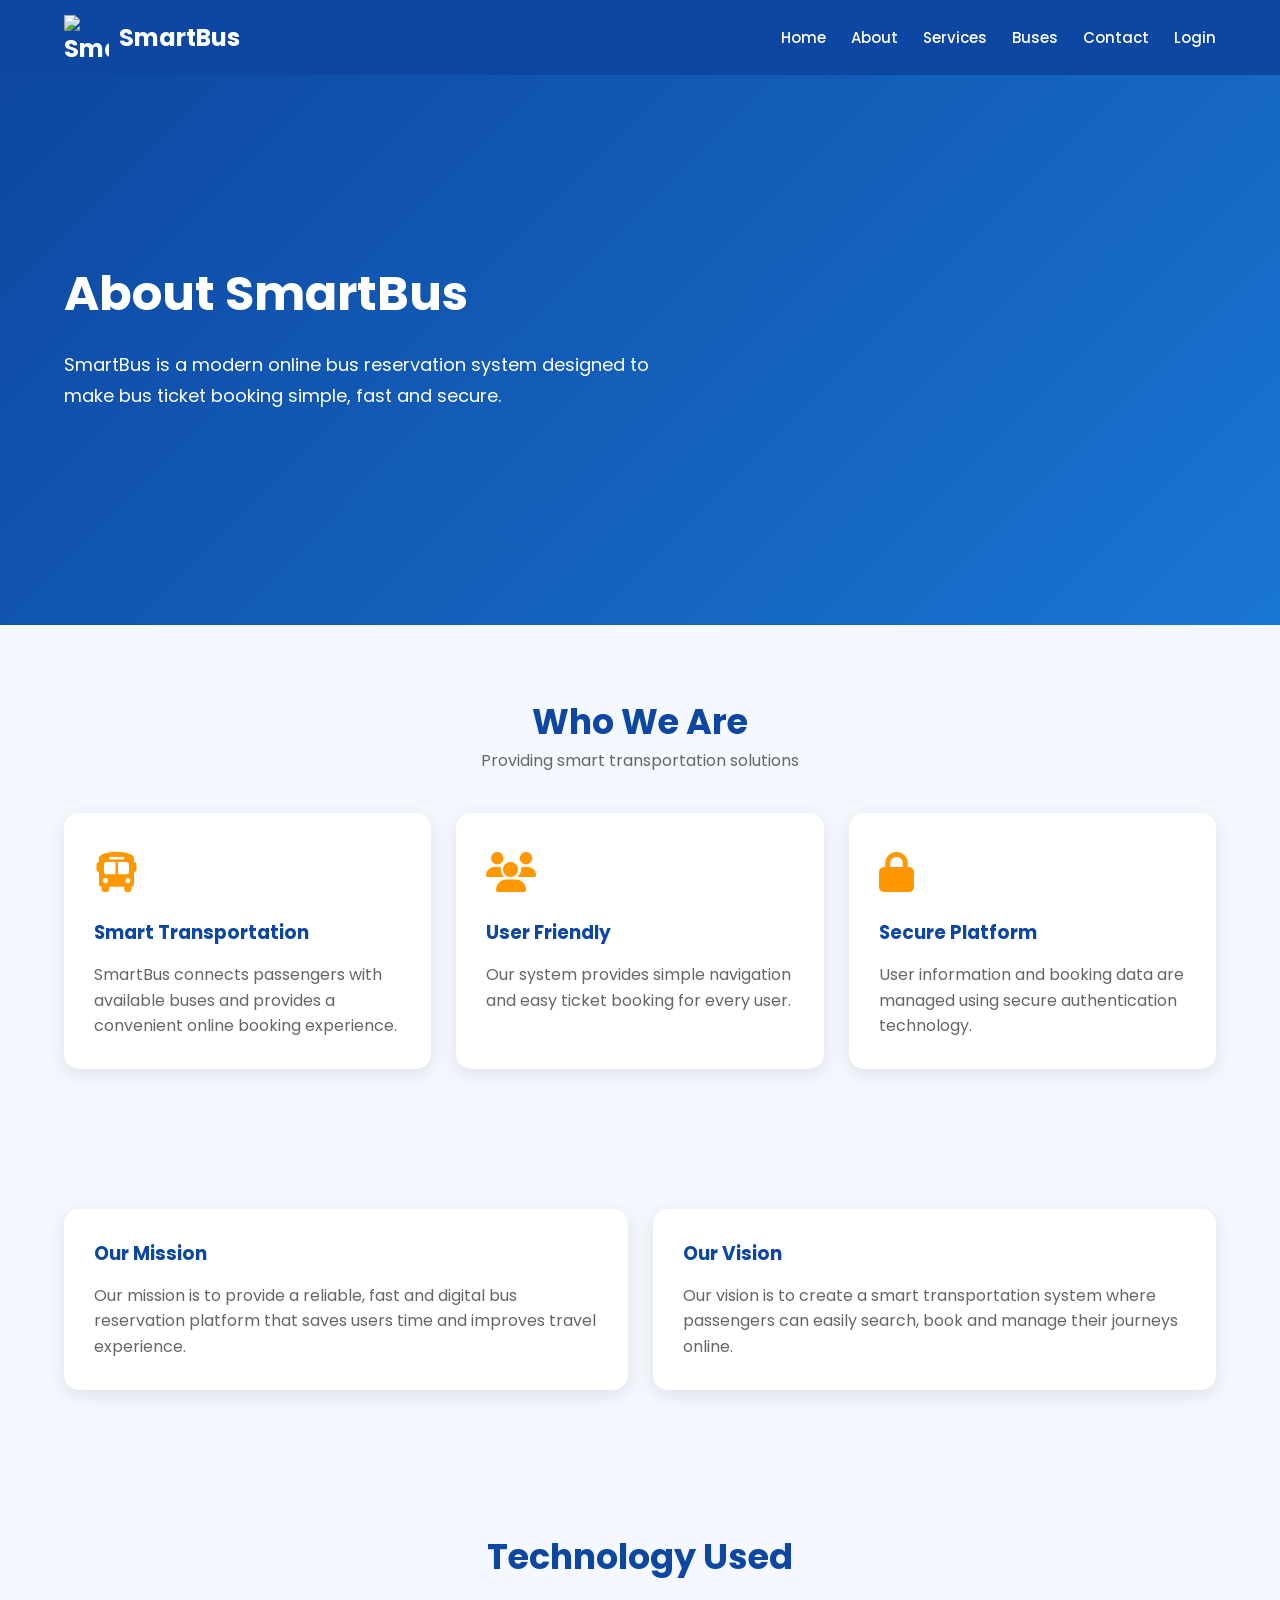
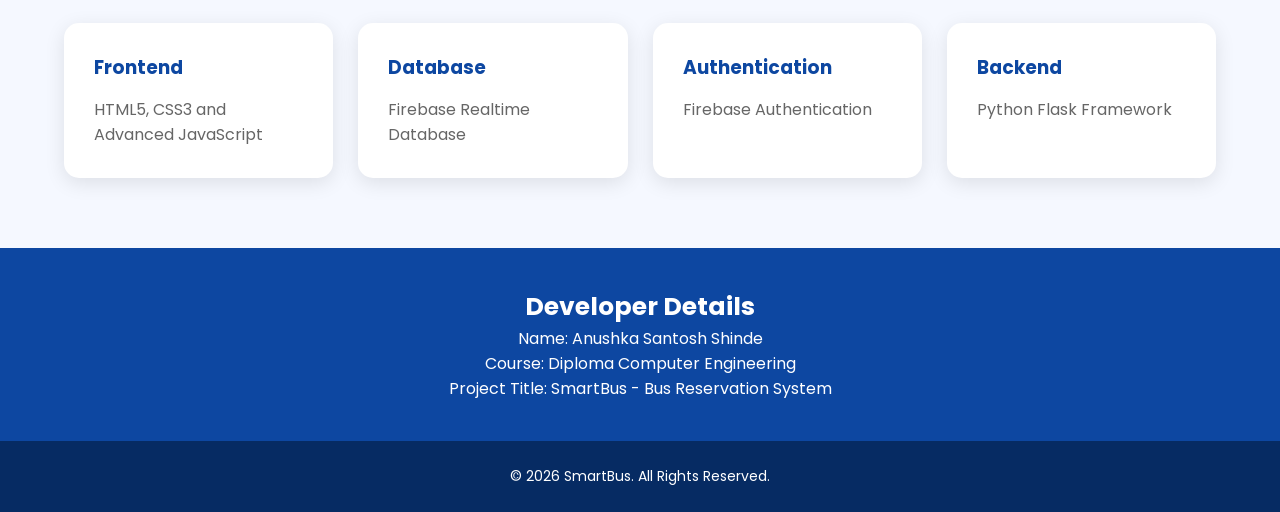
==== about.html @ fe09fccc "Add files via upload" ====
<!DOCTYPE html>
<html lang="en">

<head>

<meta charset="UTF-8">
<meta name="viewport" content="width=device-width, initial-scale=1.0">

<title>About Us | SmartBus</title>


<!-- CSS -->
<link rel="stylesheet" href="css/style.css">
<link rel="stylesheet" href="css/responsive.css">


<!-- Icons -->
<link rel="stylesheet"
href="https://cdnjs.cloudflare.com/ajax/libs/font-awesome/6.5.1/css/all.min.css">


</head>


<body>


<!-- =========================
     Navbar
========================= -->

<header class="navbar">

<div class="nav-container">


<a href="index.html" class="logo">

<img src="images/logo.png" alt="SmartBus Logo">

SmartBus

</a>



<nav>

<ul class="nav-menu">


<li>
<a href="index.html">Home</a>
</li>


<li>
<a href="about.html">About</a>
</li>


<li>
<a href="services.html">Services</a>
</li>


<li>
<a href="buses.html">Buses</a>
</li>


<li>
<a href="contact.html">Contact</a>
</li>


<li>
<a href="login.html">Login</a>
</li>


</ul>

</nav>


</div>

</header>





<!-- =========================
     About Hero
========================= -->


<section class="hero">


<div class="container">


<div class="hero-content">


<h1>
About SmartBus
</h1>


<p>
SmartBus is a modern online bus reservation system
designed to make bus ticket booking simple, fast and secure.
</p>


</div>


</div>


</section>







<!-- =========================
     About Section
========================= -->


<section class="section">


<div class="container">


<div class="section-title">


<h2>
Who We Are
</h2>


<p>
Providing smart transportation solutions
</p>


</div>




<div class="card-container">



<div class="card">


<div class="service-icon">

<i class="fa-solid fa-bus"></i>

</div>


<h3>
Smart Transportation
</h3>


<p>
SmartBus connects passengers with available buses
and provides a convenient online booking experience.
</p>


</div>





<div class="card">


<div class="service-icon">

<i class="fa-solid fa-users"></i>

</div>


<h3>
User Friendly
</h3>


<p>
Our system provides simple navigation and easy
ticket booking for every user.
</p>


</div>





<div class="card">


<div class="service-icon">

<i class="fa-solid fa-lock"></i>

</div>


<h3>
Secure Platform
</h3>


<p>
User information and booking data are managed
using secure authentication technology.
</p>


</div>



</div>


</div>


</section>








<!-- =========================
     Mission & Vision
========================= -->


<section class="section">


<div class="container">


<div class="card-container">



<div class="card">


<h3>
Our Mission
</h3>


<p>
Our mission is to provide a reliable,
fast and digital bus reservation platform
that saves users time and improves travel experience.
</p>


</div>





<div class="card">


<h3>
Our Vision
</h3>


<p>
Our vision is to create a smart transportation
system where passengers can easily search,
book and manage their journeys online.
</p>


</div>



</div>


</div>


</section>








<!-- =========================
     Technology Section
========================= -->


<section class="section">


<div class="container">


<div class="section-title">

<h2>
Technology Used
</h2>

</div>



<div class="card-container">



<div class="card">

<h3>
Frontend
</h3>

<p>
HTML5, CSS3 and Advanced JavaScript
</p>

</div>




<div class="card">

<h3>
Database
</h3>

<p>
Firebase Realtime Database
</p>

</div>




<div class="card">

<h3>
Authentication
</h3>

<p>
Firebase Authentication
</p>

</div>




<div class="card">

<h3>
Backend
</h3>

<p>
Python Flask Framework
</p>

</div>



</div>


</div>


</section>







<!-- =========================
     Developer Details
========================= -->


<section class="developer">


<h3>
Developer Details
</h3>


<p>
Name: Anushka Santosh Shinde
</p>


<p>
Course: Diploma Computer Engineering
</p>


<p>
Project Title:
SmartBus - Bus Reservation System
</p>


</section>








<!-- =========================
     Footer
========================= -->


<footer class="footer">


<p>
© 2026 SmartBus. All Rights Reserved.
</p>


</footer>



</body>

</html>
---- css/style.css ----
/* =====================================
   SmartBus - Bus Reservation System
   Main CSS File
   ===================================== */


/* Google Font */
@import url('https://fonts.googleapis.com/css2?family=Poppins:wght@300;400;500;600;700&display=swap');


/* ==============================
   Global CSS
   ============================== */

*{
    margin:0;
    padding:0;
    box-sizing:border-box;
    font-family:'Poppins', sans-serif;
}

html{
    scroll-behavior:smooth;
}

body{
    background:#f5f8ff;
    color:#333;
}

a{
    text-decoration:none;
    color:inherit;
}

ul{
    list-style:none;
}

img{
    max-width:100%;
}


/* ==============================
   Common Container
   ============================== */

.container{
    width:90%;
    max-width:1200px;
    margin:auto;
}


/* ==============================
   Navbar
   ============================== */

.navbar{

    width:100%;
    background:#0d47a1;
    padding:15px 0;
    position:sticky;
    top:0;
    z-index:1000;
}


.nav-container{

    width:90%;
    margin:auto;
    display:flex;
    align-items:center;
    justify-content:space-between;
}


/* Logo */

.logo{

    display:flex;
    align-items:center;
    gap:10px;
    color:white;
    font-size:24px;
    font-weight:700;
}


.logo img{

    width:45px;
    height:45px;
    object-fit:contain;
}


/* Menu */

.nav-menu{

    display:flex;
    gap:25px;
}


.nav-menu a{

    color:white;
    font-size:15px;
    font-weight:500;
    transition:0.3s;
}


.nav-menu a:hover{

    color:#ffd54f;
}



/* ==============================
   Buttons
   ============================== */

.btn{

    display:inline-block;
    padding:12px 25px;
    background:#ff9800;
    color:white;
    border-radius:30px;
    font-weight:600;
    transition:0.3s;
    border:none;
    cursor:pointer;
}


.btn:hover{

    background:#e68900;
    transform:translateY(-3px);
}



.btn-primary{

    background:#0d47a1;
}


.btn-primary:hover{

    background:#08306b;
}



/* ==============================
   Hero Section
   ============================== */


.hero{

    min-height:550px;
    display:flex;
    align-items:center;
    background:linear-gradient(
        135deg,
        #0d47a1,
        #1976d2
    );
    color:white;
}


.hero-content{

    width:600px;
}


.hero h1{

    font-size:48px;
    margin-bottom:20px;
}


.hero p{

    font-size:18px;
    margin-bottom:30px;
    line-height:1.7;
}



/* ==============================
   Section Common
   ============================== */


.section{

    padding:70px 0;
}


.section-title{

    text-align:center;
    margin-bottom:40px;
}


.section-title h2{

    font-size:35px;
    color:#0d47a1;
}


.section-title p{

    color:#666;
}



/* ==============================
   Cards
   ============================== */


.card-container{

    display:grid;
    grid-template-columns:
    repeat(auto-fit,minmax(250px,1fr));

    gap:25px;
}


.card{

    background:white;
    padding:30px;
    border-radius:15px;
    box-shadow:0 5px 20px rgba(0,0,0,0.1);
    transition:0.3s;
}


.card:hover{

    transform:translateY(-8px);
}


.card h3{

    color:#0d47a1;
    margin-bottom:15px;
}


.card p{

    color:#666;
    line-height:1.6;
}



/* ==============================
   Services
   ============================== */


.service-icon{

    font-size:40px;
    color:#ff9800;
    margin-bottom:15px;
}



/* ==============================
   Bus Cards
   ============================== */


.bus-card{

    background:white;
    border-radius:15px;
    padding:25px;
    box-shadow:0 5px 20px rgba(0,0,0,0.1);
}


.bus-card h3{

    color:#0d47a1;
}


.bus-info{

    margin:15px 0;
}


.bus-info span{

    display:block;
    margin:8px 0;
}



/* ==============================
   Forms
   ============================== */


.form-box{

    width:450px;
    max-width:100%;
    background:white;
    padding:35px;
    margin:auto;
    border-radius:15px;
    box-shadow:0 5px 20px rgba(0,0,0,0.1);
}


.form-box h2{

    text-align:center;
    margin-bottom:25px;
    color:#0d47a1;
}



.form-group{

    margin-bottom:20px;
}


.form-group label{

    display:block;
    margin-bottom:8px;
    font-weight:500;
}


.form-group input,
.form-group select,
.form-group textarea{


    width:100%;
    padding:12px;

    border:1px solid #ddd;
    border-radius:8px;

    outline:none;
}


.form-group input:focus,
.form-group textarea:focus{

    border-color:#0d47a1;
}



/* ==============================
   Booking Section
   ============================== */

   .seat-container{
    display:grid;
    grid-template-columns:repeat(4,60px);
    gap:15px;
    justify-content:center;
    margin-top:20px;
}

.seat{
    width:60px;
    height:60px;
    background:#e5e7eb;
    border:2px solid #2196f3;
    border-radius:8px;
    display:flex;
    justify-content:center;
    align-items:center;
    cursor:pointer;
    font-weight:bold;
    transition:.3s;
}

.seat:hover{
    background:#2196f3;
    color:#fff;
}

.seat.selected{
    background:#28a745;
    color:#fff;
}



/* ==============================
   Dashboard
   ============================== */


.dashboard-card{

    background:white;
    padding:25px;
    border-radius:15px;

    box-shadow:0 5px 20px rgba(0,0,0,0.1);

    text-align:center;
}


.dashboard-card h2{

    color:#0d47a1;
}



/* ==============================
   Table
   ============================== */


.table-box{

    overflow-x:auto;
}


table{

    width:100%;
    border-collapse:collapse;
    background:white;
}


table th{

    background:#0d47a1;
    color:white;
    padding:15px;
}


table td{

    padding:12px;
    border-bottom:1px solid #ddd;
}



/* ==============================
   Contact
   ============================== */


.contact-box{

    display:grid;
    grid-template-columns:
    repeat(auto-fit,minmax(250px,1fr));

    gap:30px;
}


.contact-card{

    background:white;
    padding:25px;
    border-radius:15px;
    text-align:center;

}



/* ==============================
   Developer Section
   ============================== */


.developer{

    text-align:center;
    background:#0d47a1;
    color:white;
    padding:40px;
}


.developer h3{

    font-size:25px;
}



/* ==============================
   Footer
   ============================== */


.footer{

    background:#062b63;
    color:white;
    padding:25px 0;
    text-align:center;
}


.footer p{

    font-size:14px;
}



/* ==============================
   Animation
   ============================== */


.fade{

    animation:fade 1s ease;
}


@keyframes fade{

    from{

        opacity:0;
        transform:translateY(20px);

    }

    to{

        opacity:1;
        transform:translateY(0);

    }

}
---- css/responsive.css ----
/* =====================================
   SmartBus - Responsive CSS
   Mobile & Tablet Design
   ===================================== */


/* ==============================
   Tablet Devices
   (Max Width 992px)
   ============================== */


@media(max-width:992px){


    .nav-container{

        flex-direction:column;
        gap:15px;

    }


    .nav-menu{

        flex-wrap:wrap;
        justify-content:center;
        gap:15px;

    }



    .hero{

        text-align:center;
        padding:50px 0;

    }


    .hero-content{

        width:100%;

    }


    .hero h1{

        font-size:38px;

    }


    .section{

        padding:50px 0;

    }


    .card-container{

        grid-template-columns:
        repeat(2,1fr);

    }


}



/* ==============================
   Mobile Devices
   (Max Width 600px)
   ============================== */


@media(max-width:600px){


    .container{

        width:95%;

    }



    /* Navbar */


    .navbar{

        padding:12px 0;

    }


    .logo{

        font-size:20px;

    }


    .logo img{

        width:35px;
        height:35px;

    }



    .nav-menu{

        flex-direction:column;
        align-items:center;
        gap:12px;

    }



    /* Hero */


    .hero{

        min-height:450px;

    }


    .hero h1{

        font-size:30px;

    }


    .hero p{

        font-size:15px;

    }



    /* Buttons */


    .btn{

        padding:10px 20px;

    }



    /* Sections */


    .section-title h2{

        font-size:28px;

    }



    /* Cards */


    .card-container{

        grid-template-columns:1fr;

    }


    .card{

        padding:20px;

    }



    /* Forms */


    .form-box{

        padding:25px;

    }



    .form-box h2{

        font-size:24px;

    }



    /* Booking Seats */


    .seat-container{

        grid-template-columns:
        repeat(3,45px);

        justify-content:center;

    }


    .seat{

        width:45px;
        height:45px;

    }



    /* Dashboard */


    .dashboard-card{

        padding:20px;

    }



    /* Tables */


    table{

        min-width:600px;

    }



    /* Contact */


    .contact-box{

        grid-template-columns:1fr;

    }



    /* Footer */


    .footer p{

        font-size:12px;

    }


}



/* ==============================
   Small Mobile
   (Max Width 400px)
   ============================== */


@media(max-width:400px){


    .hero h1{

        font-size:25px;

    }


    .nav-menu a{

        font-size:14px;

    }


    .seat-container{

        grid-template-columns:
        repeat(2,45px);

    }


}
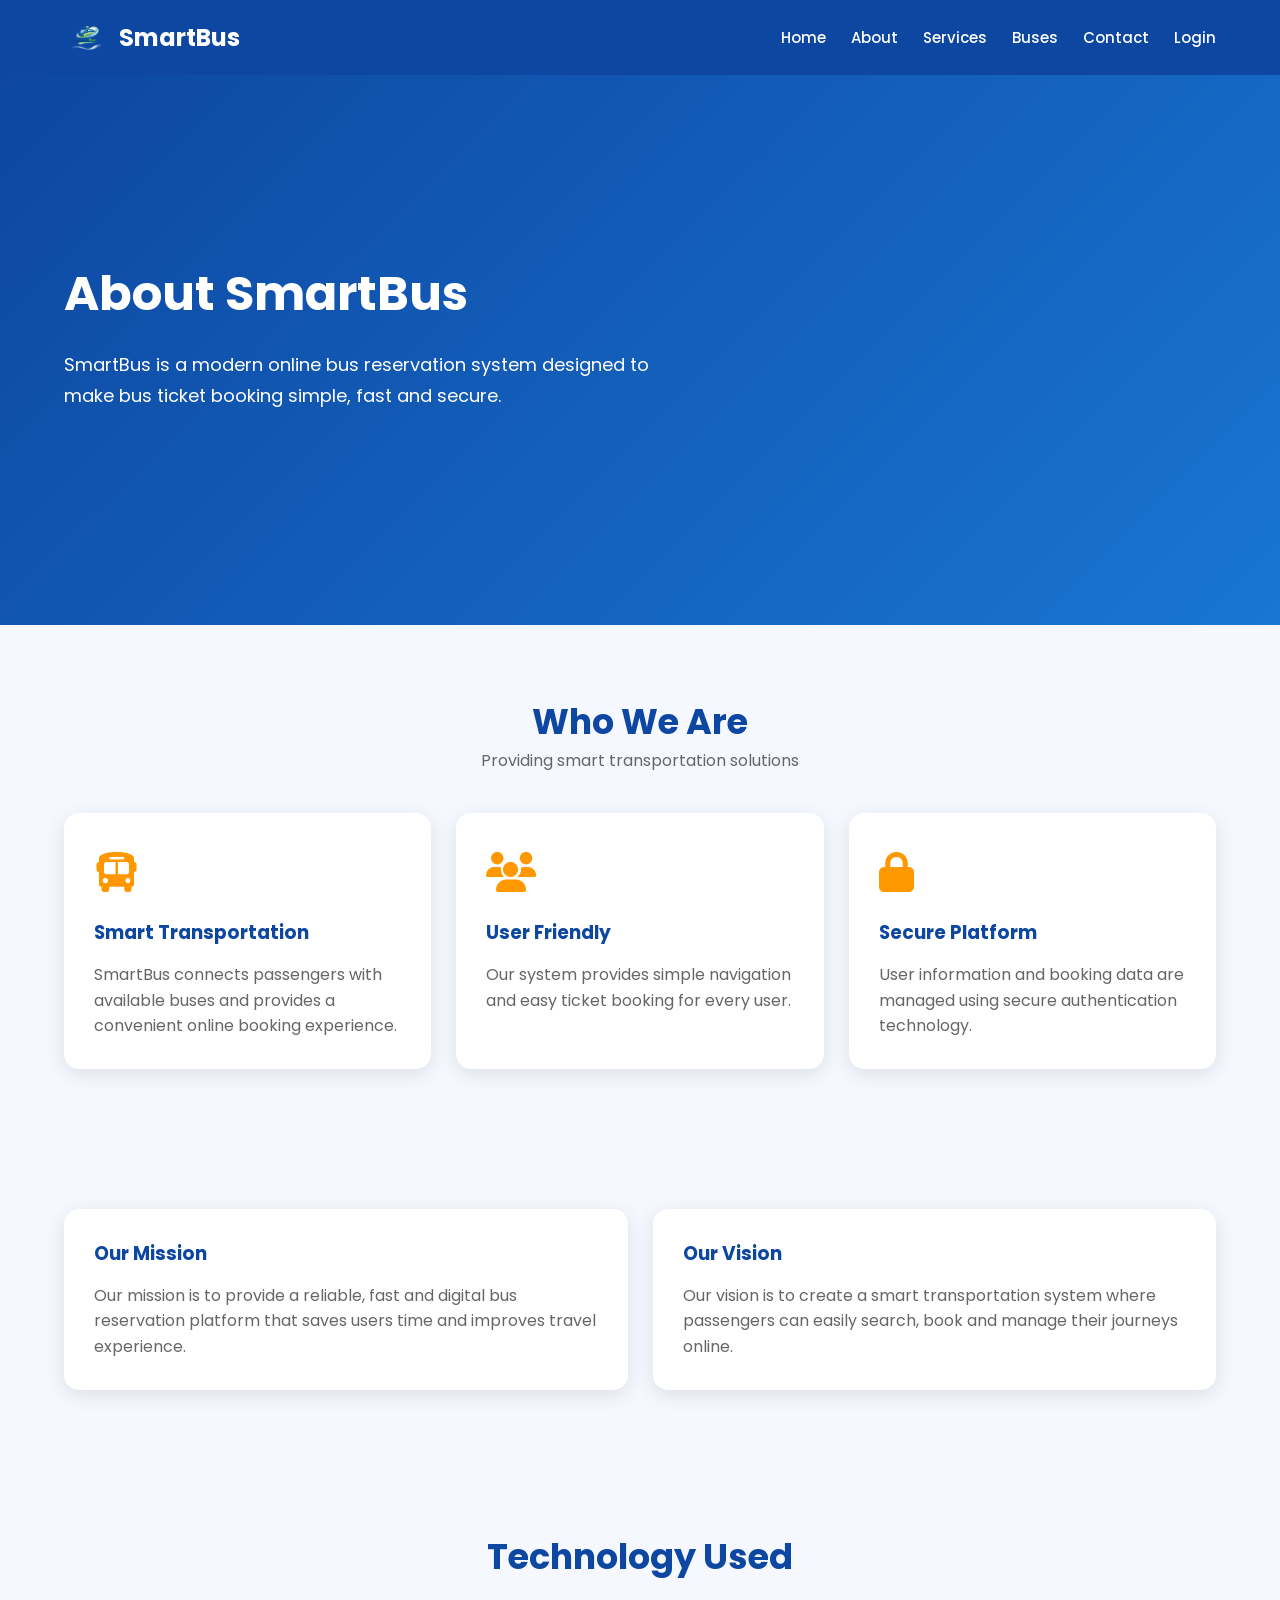
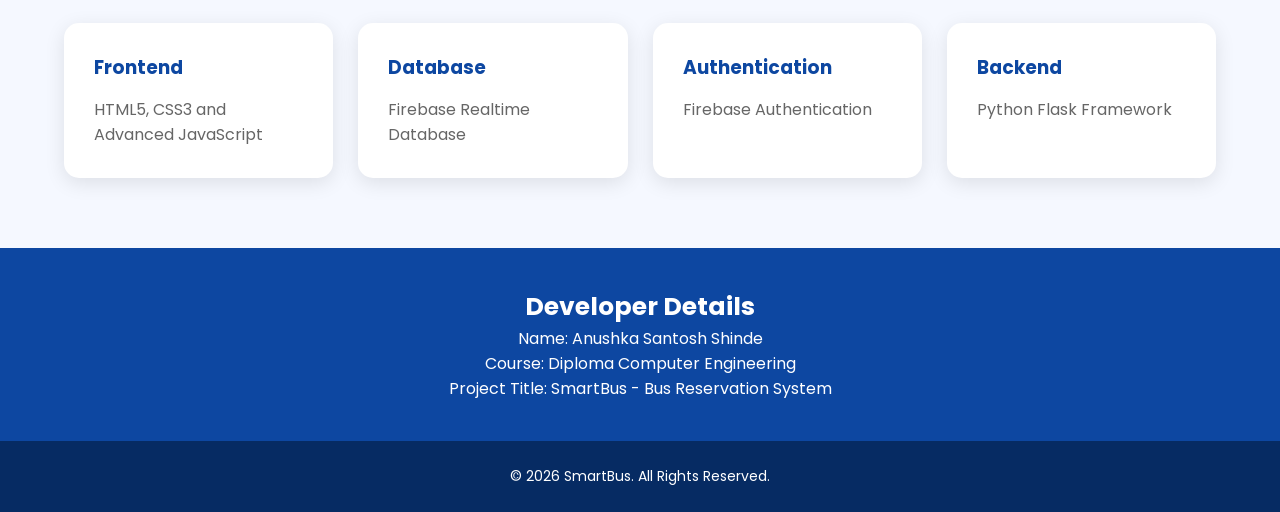
==== commit 84f9893e: "Update about.html" ====
--- a/about.html
+++ b/about.html
@@ -478,9 +478,12 @@
 
 
 </footer>
+     <script>
+(function(){if(!window.chatbase||window.chatbase("getState")!=="initialized"){window.chatbase=(...arguments)=>{if(!window.chatbase.q){window.chatbase.q=[]}window.chatbase.q.push(arguments)};window.chatbase=new Proxy(window.chatbase,{get(target,prop){if(prop==="q"){return target.q}return(...args)=>target(prop,...args)}})}const onLoad=function(){const script=document.createElement("script");script.src="https://www.chatbase.co/embed.min.js";script.id="3YNWq4HR3rpqzeJvK7N2V";script.domain="www.chatbase.co";document.body.appendChild(script)};if(document.readyState==="complete"){onLoad()}else{window.addEventListener("load",onLoad)}})();
+</script>
 
 
 
 </body>
 
-</html>+</html>
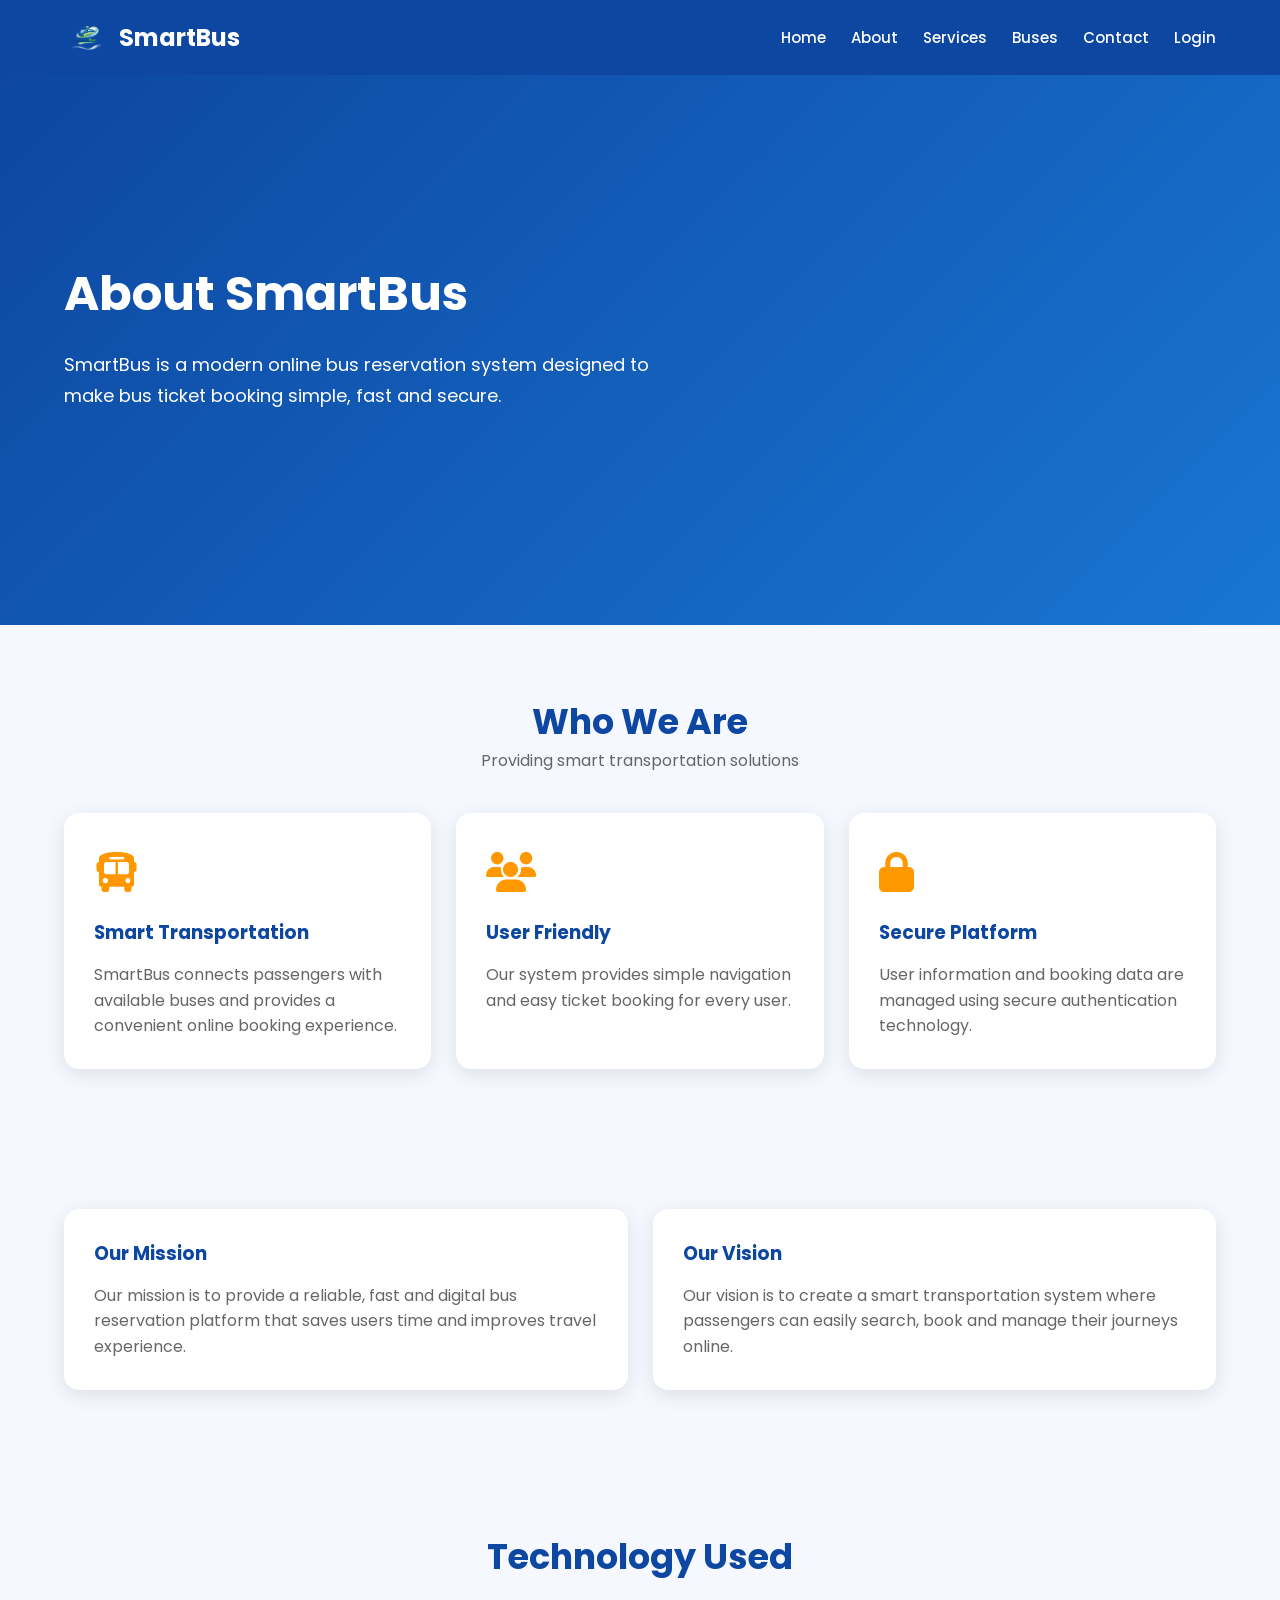
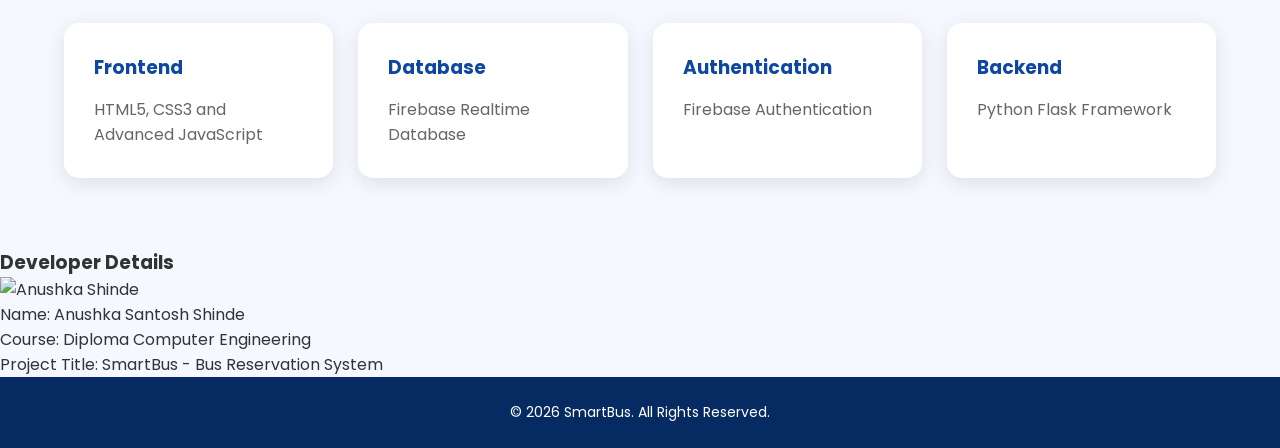
==== commit fb90a5c3: "Update about.html" ====
--- a/about.html
+++ b/about.html
@@ -437,6 +437,8 @@
 <h3>
 Developer Details
 </h3>
+     <img src="images/developer.png" alt="Anushka Shinde" class="developer-img">
+
 
 
 <p>
--- a/css/style.css
+++ b/css/style.css
@@ -521,20 +521,123 @@
    ============================== */
 
 
-.developer{
-
-    text-align:center;
-    background:#0d47a1;
-    color:white;
-    padding:40px;
-}
-
-
-.developer h3{
-
-    font-size:25px;
-}
-
+/* =================================
+   Meet the Developer
+================================= */
+
+.developer-section {
+    padding: 70px 8%;
+    text-align: center;
+    background: #f5fbff;
+}
+
+.developer-section h2 {
+    font-size: 38px;
+    color: #1769d1;
+    margin-bottom: 10px;
+}
+
+.developer-subtitle {
+    color: #666;
+    font-size: 18px;
+    margin-bottom: 45px;
+}
+
+.developer-card {
+    max-width: 1100px;
+    margin: auto;
+    padding: 45px;
+    background: white;
+    border-radius: 20px;
+    box-shadow: 0 8px 30px rgba(0, 0, 0, 0.10);
+
+    display: flex;
+    align-items: center;
+    gap: 60px;
+    text-align: left;
+}
+
+.developer-image {
+    flex: 0 0 330px;
+    text-align: center;
+}
+
+.developer-image img {
+    width: 280px;
+    height: 280px;
+    object-fit: cover;
+    border-radius: 50%;
+    border: 6px solid #1976d2;
+}
+
+.developer-info {
+    flex: 1;
+}
+
+.developer-info h3 {
+    font-size: 36px;
+    color: #1769d1;
+    margin-bottom: 10px;
+}
+
+.developer-info h4 {
+    color: #444;
+    margin-bottom: 25px;
+}
+
+.developer-info p {
+    color: #666;
+    line-height: 1.7;
+    margin: 12px 0;
+}
+
+.developer-buttons {
+    margin-top: 25px;
+    display: flex;
+    gap: 20px;
+}
+
+.developer-buttons a {
+    text-decoration: none;
+    color: white;
+    padding: 13px 30px;
+    border-radius: 7px;
+    font-weight: 600;
+}
+
+.github-btn {
+    background: #24292e;
+}
+
+.linkedin-btn {
+    background: #0a66c2;
+}
+
+@media (max-width: 768px) {
+
+    .developer-card {
+        flex-direction: column;
+        text-align: center;
+        padding: 30px 20px;
+    }
+
+    .developer-image {
+        flex: auto;
+    }
+
+    .developer-image img {
+        width: 220px;
+        height: 220px;
+    }
+
+    .developer-info h3 {
+        font-size: 28px;
+    }
+
+    .developer-buttons {
+        justify-content: center;
+    }
+}
 
 
 /* ==============================
@@ -585,4 +688,4 @@
 
     }
 
-}+}
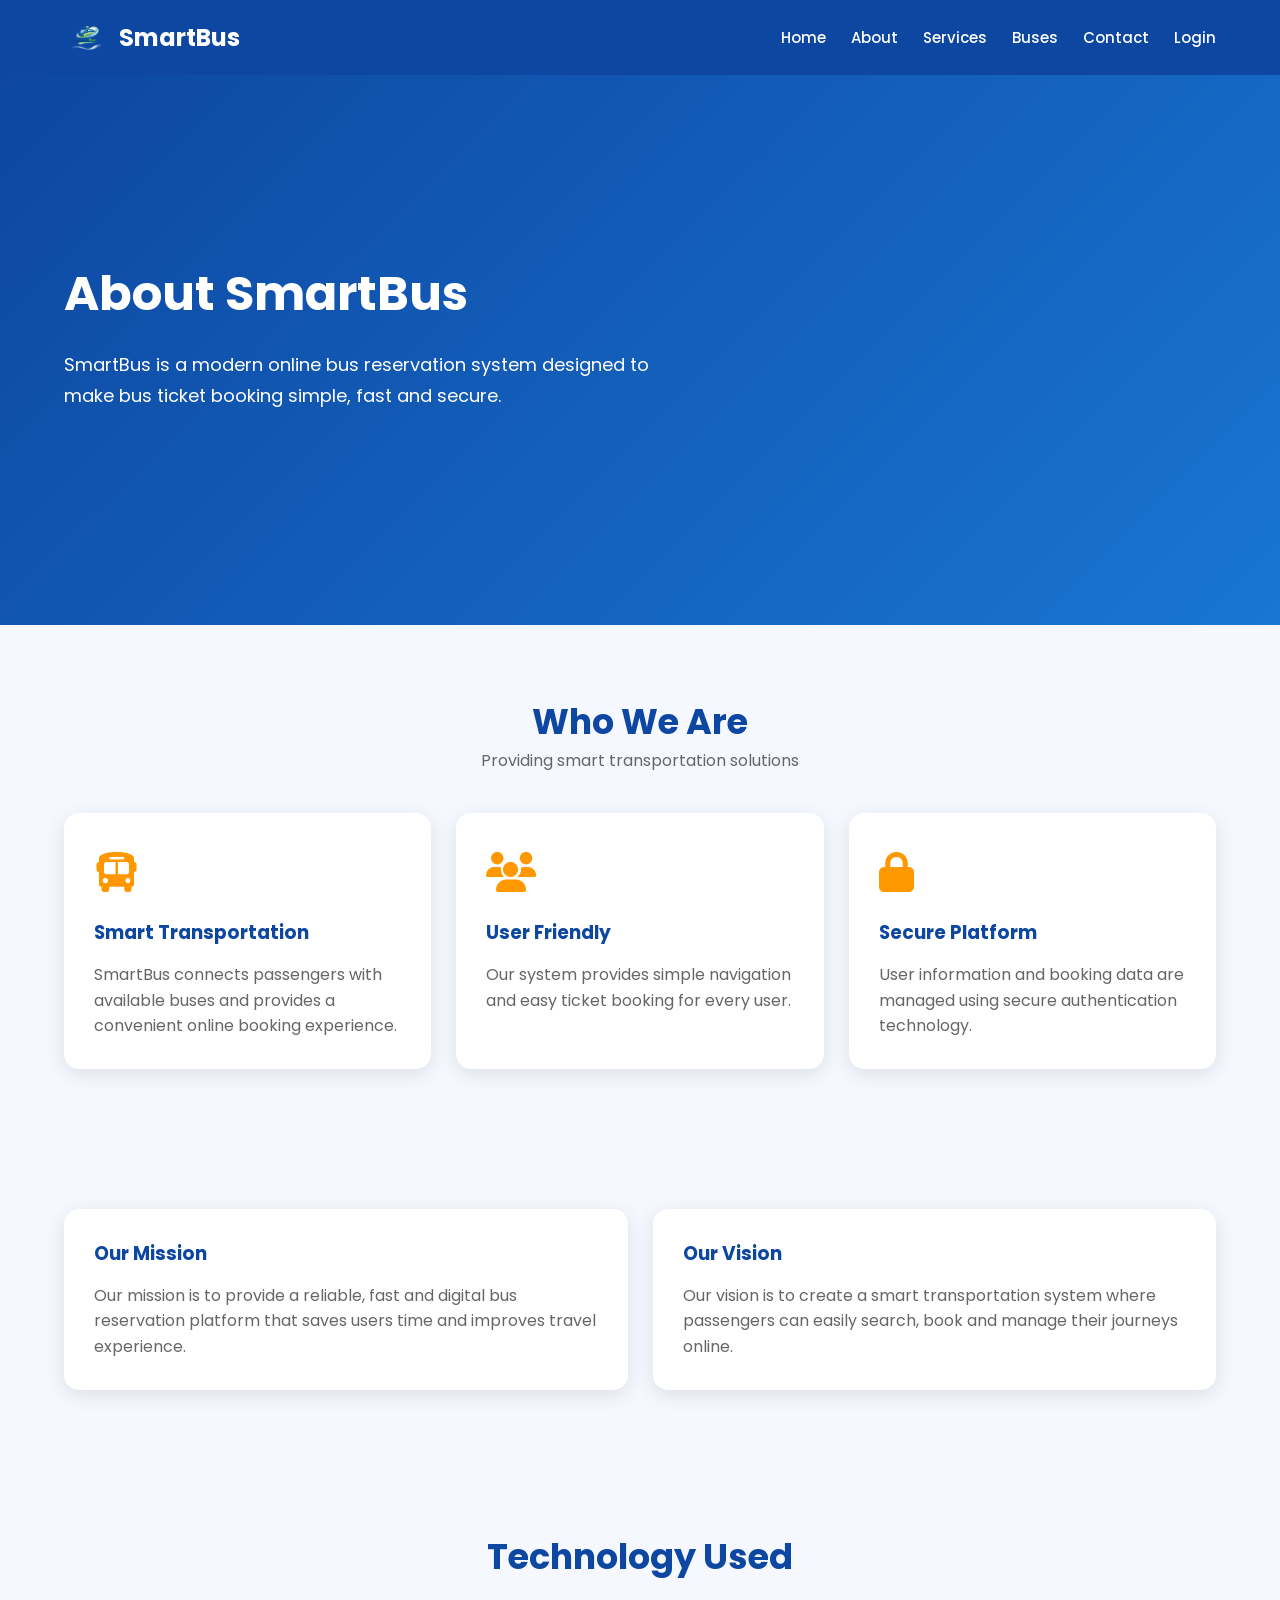
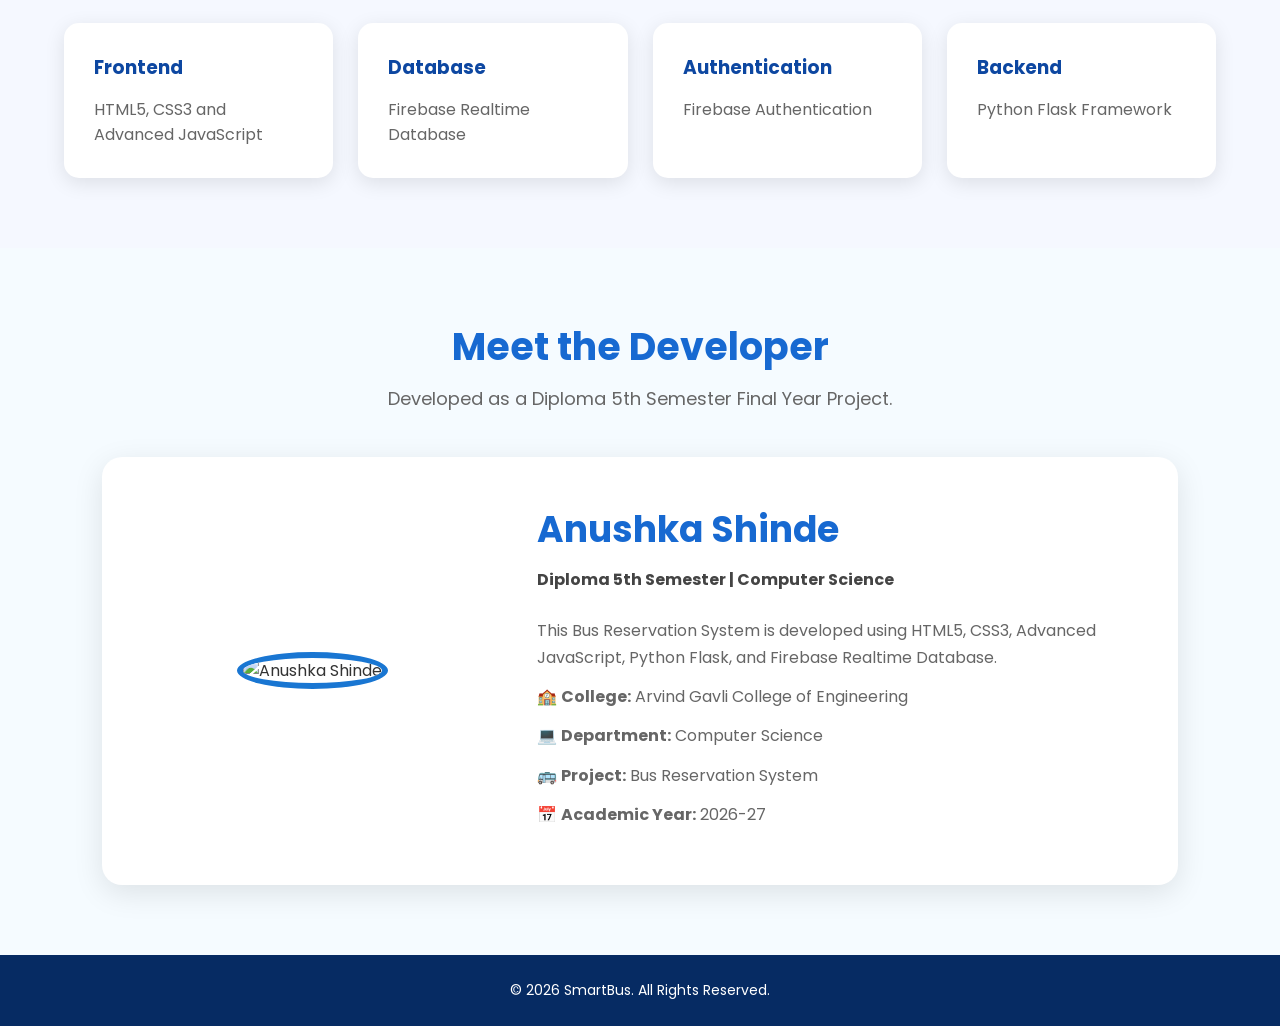
==== commit 049f4891: "Update about.html" ====
--- a/about.html
+++ b/about.html
@@ -431,31 +431,39 @@
 ========================= -->
 
 
-<section class="developer">
-
-
-<h3>
-Developer Details
-</h3>
-     <img src="images/developer.png" alt="Anushka Shinde" class="developer-img">
-
-
-
-<p>
-Name: Anushka Santosh Shinde
-</p>
-
-
-<p>
-Course: Diploma Computer Engineering
-</p>
-
-
-<p>
-Project Title:
-SmartBus - Bus Reservation System
-</p>
-
+<section class="developer-section">
+
+    <h2>Meet the Developer</h2>
+
+    <p class="developer-subtitle">
+        Developed as a Diploma 5th Semester Final Year Project.
+    </p>
+
+    <div class="developer-card">
+
+        <div class="developer-image">
+            <img src="images/developer.png" alt="Anushka Shinde">
+        </div>
+
+        <div class="developer-info">
+
+            <h3>Anushka Shinde</h3>
+
+            <h4>Diploma 5th Semester | Computer Science</h4>
+
+            <p>
+                This Bus Reservation System is developed using HTML5, CSS3,
+                Advanced JavaScript, Python Flask, and Firebase Realtime Database.
+            </p>
+
+            <p>🏫 <b>College:</b> Arvind Gavli College of Engineering</p>
+            <p>💻 <b>Department:</b> Computer Science</p>
+            <p>🚌 <b>Project:</b> Bus Reservation System</p>
+            <p>📅 <b>Academic Year:</b> 2026-27</p>
+
+        </div>
+
+    </div>
 
 </section>
 
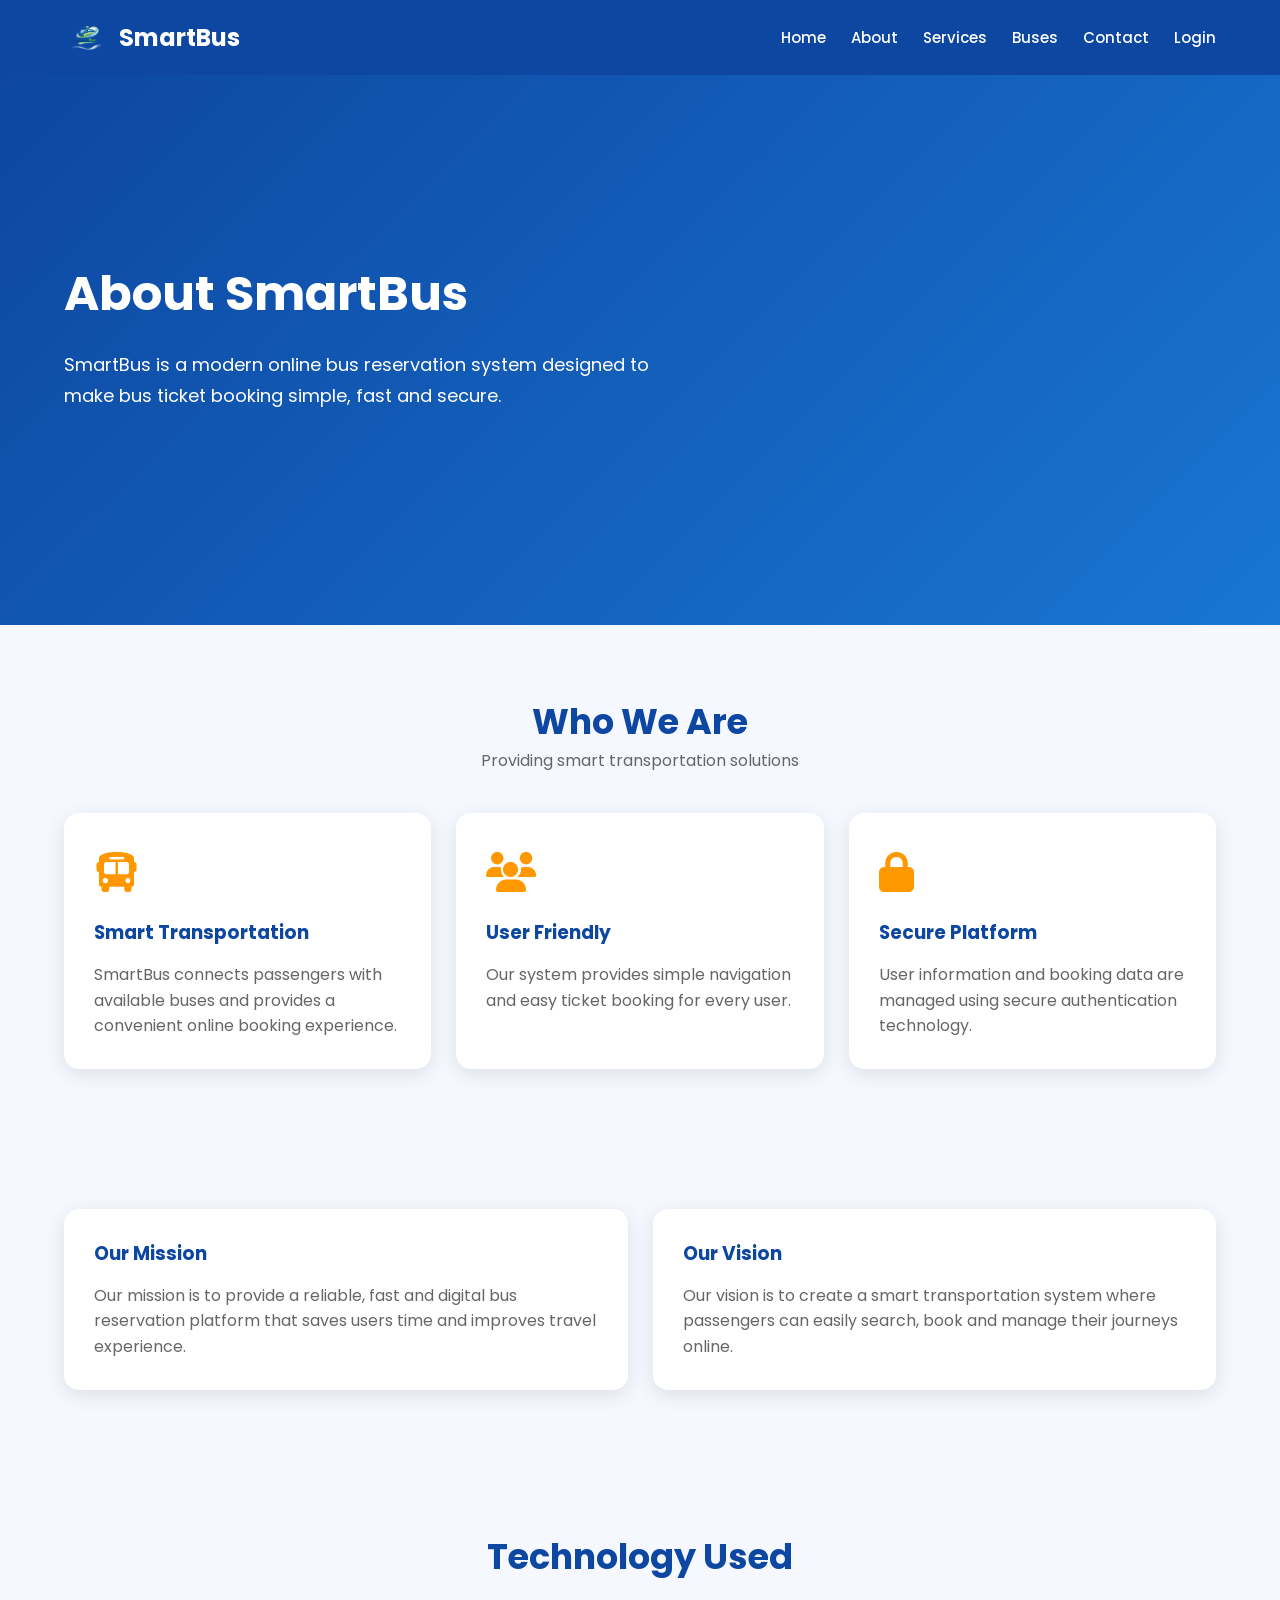
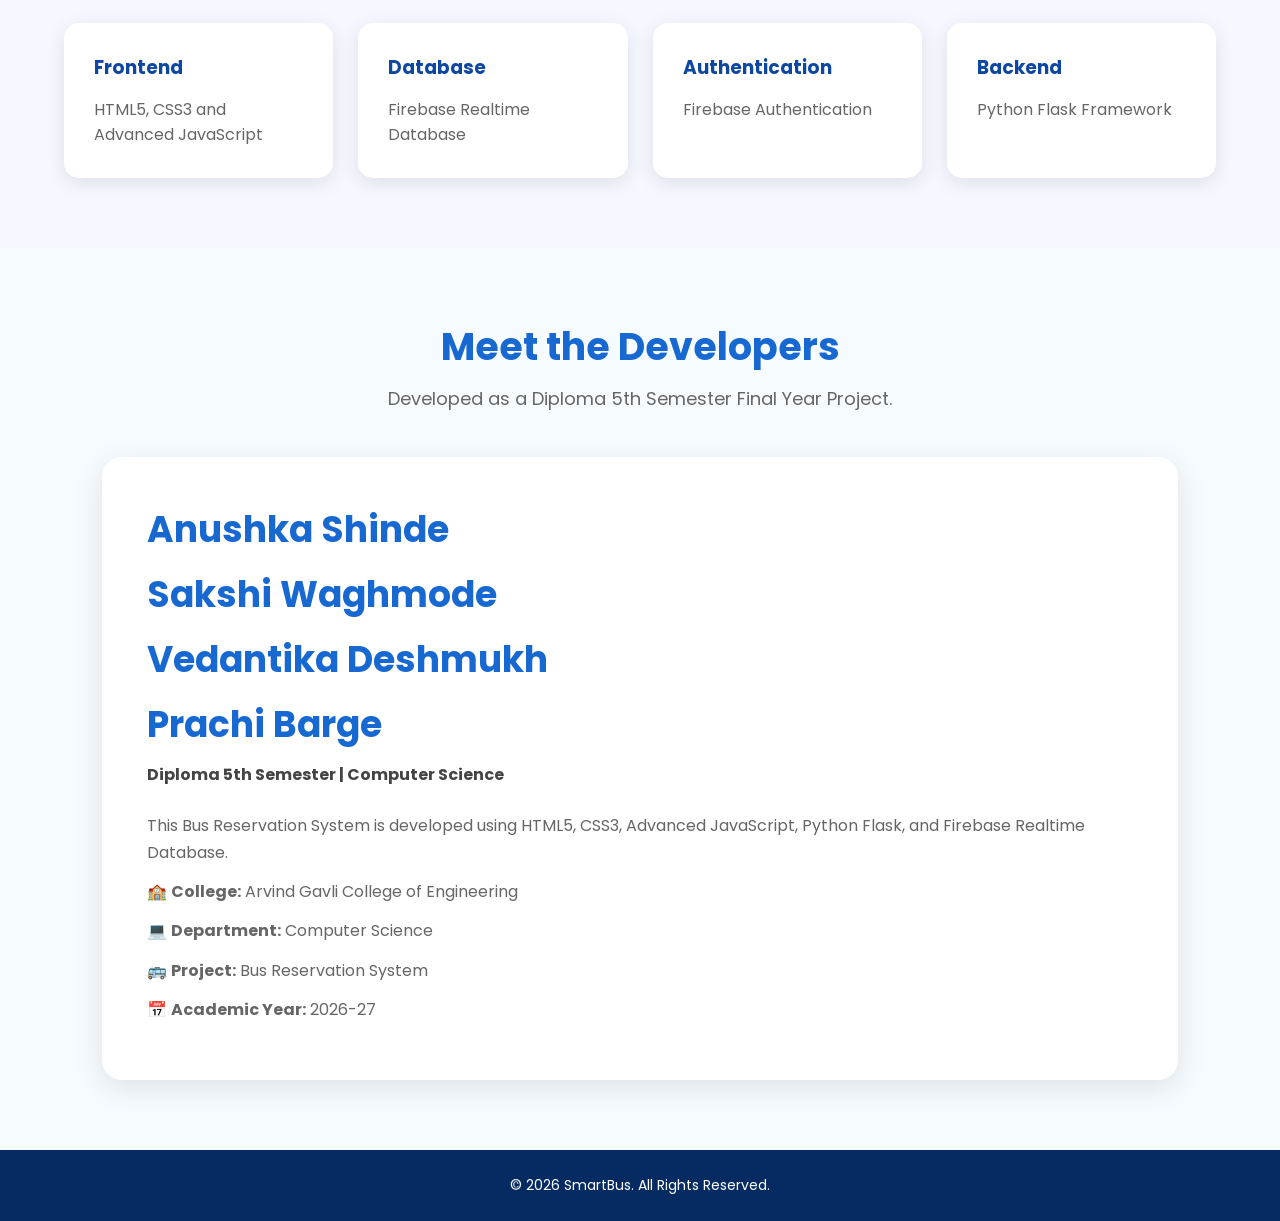
==== commit 5b65a226: "Fix HTML structure and update developer details" ====
--- a/about.html
+++ b/about.html
@@ -433,7 +433,7 @@
 
 <section class="developer-section">
 
-    <h2>Meet the Developer</h2>
+    <h2>Meet the Developers</h2>
 
     <p class="developer-subtitle">
         Developed as a Diploma 5th Semester Final Year Project.
@@ -441,13 +441,14 @@
 
     <div class="developer-card">
 
-        <div class="developer-image">
-            <img src="images/developer.png" alt="Anushka Shinde">
-        </div>
+        
 
         <div class="developer-info">
 
             <h3>Anushka Shinde</h3>
+          <h3>Sakshi Waghmode</h3>
+             <h3>Vedantika Deshmukh</h3>
+             <h3>Prachi Barge</h3>
 
             <h4>Diploma 5th Semester | Computer Science</h4>
 
